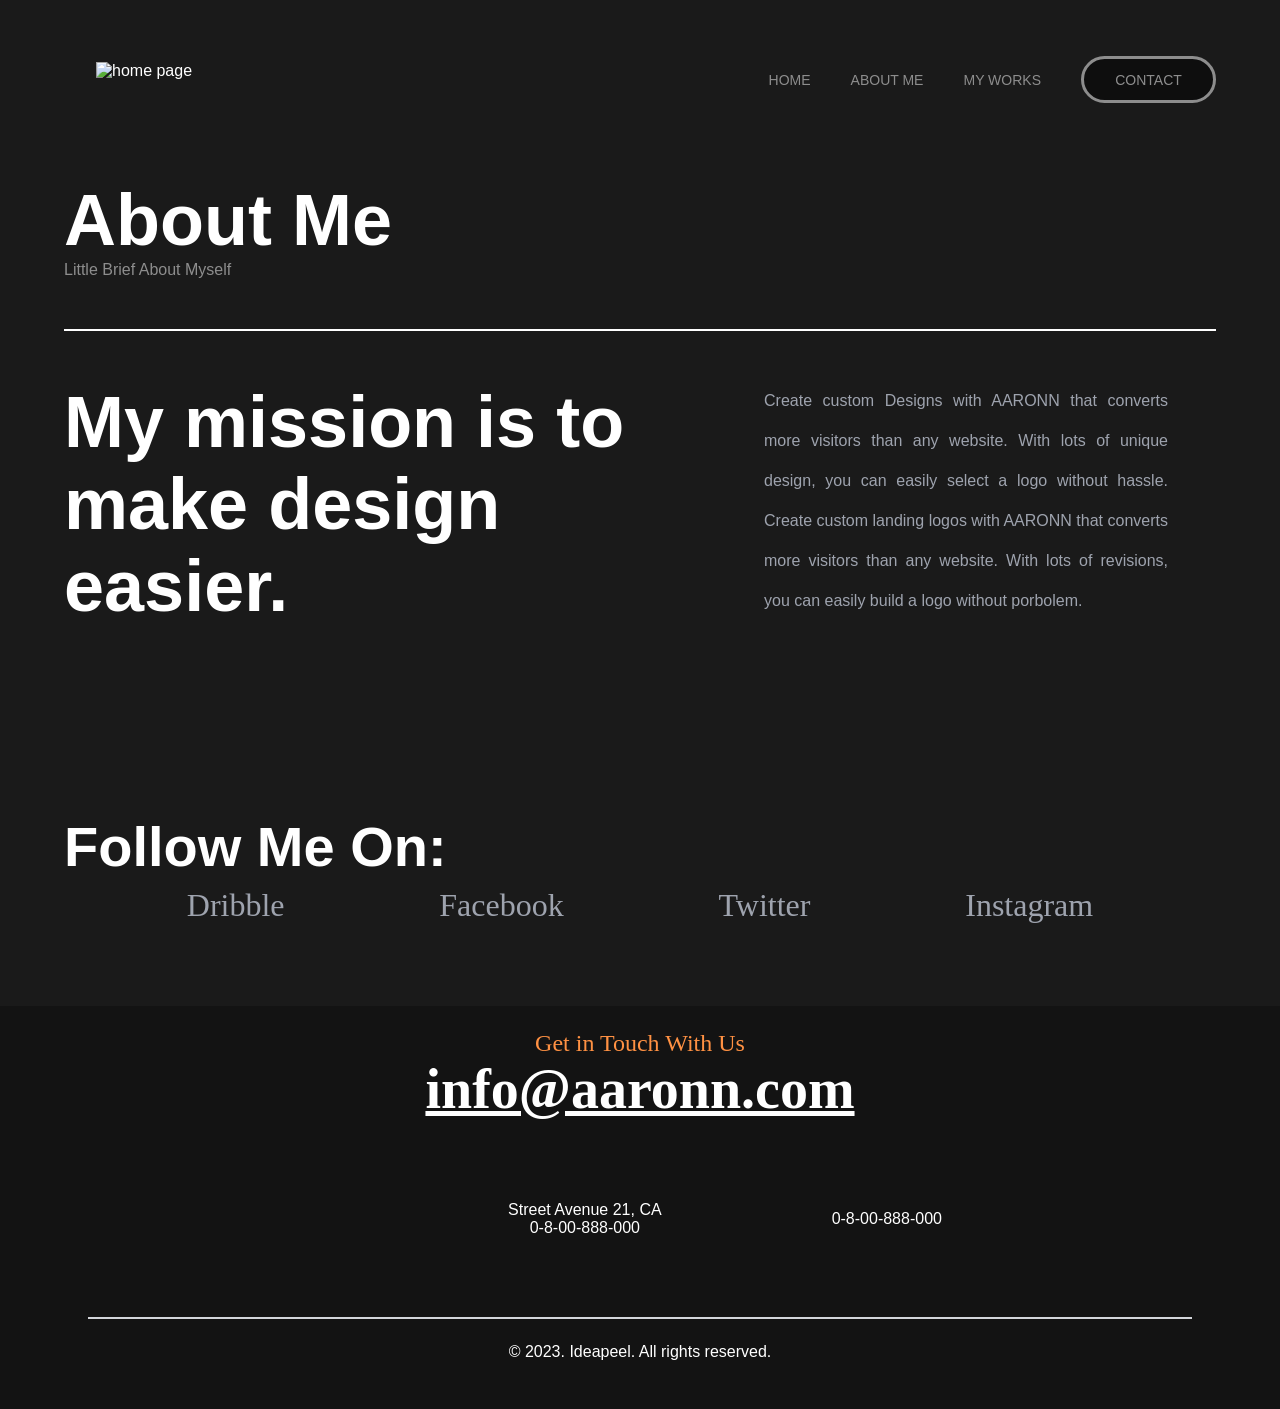
==== aboutMe.html @ 3330297f "Add files via upload" ====
<!doctype html>
<html lang="en">
  <head>
    <meta charset="UTF-8" />
    <meta name="viewport" content="width=device-width, initial-scale=1.0" />
    <link rel="stylesheet" href="style.css" />
    <title>About Me</title>
  </head>
  <body>
    <div class="wrapper body__wrapper">
      <header class="">
        <div class="wrapper header__wrapper">
          <a href="/"
            ><img
              class="header__logo"
              src="/assets/Brand-logo.svg"
              alt="home page"
              width="125px"
              height="22px"
          /></a>

          <nav class="header__navbar">
            <ul class="header__links wrapper">
              <li class="header__item">
                <a class="header__link" href="/index.html">HOME</a>
              </li>
              <li class="header__item">
                <a class="header__link" href="/aboutMe.html">ABOUT ME</a>
              </li>
              <li class="header__item">
                <a class="header__link" href="/works.html">MY WORKS</a>
              </li>
              <li class="header__item">
                <a
                  class="header__link header__button button"
                  href="/contact.html"
                  >CONTACT</a
                >
              </li>
            </ul>
          </nav>
        </div>
      </header>

      <main class="">
        <section class="intro">
          <h1 class="intro__header">About Me</h1>
          <p class="intro__subheader">Little Brief About Myself</p>
        </section>

        <section class="about__details">
          <div class="about__details__container">
            <h1 class="about__details__header">
              My mission is to make design easier.
            </h1>
            <p class="about__details__text">
              Create custom Designs with AARONN that converts more visitors than
              any website. With lots of unique design, you can easily select a
              logo without hassle. Create custom landing logos with AARONN that
              converts more visitors than any website. With lots of revisions,
              you can easily build a logo without porbolem.
            </p>
          </div>

          <div class="about__details__images">
            <div><img src="/assets/Vector (5).svg" alt="" /></div>
            <div><img src="/assets/Vector (4).svg" alt="" /></div>
          </div>
        </section>

        <section class="about__follow">
          <h3 class="about__header">Follow Me On:</h3>
          <div class="about__links">
            <a href="" class="about__link">Dribble</a>
            <a href="" class="about__link">Facebook</a>
            <a href="" class="about__link">Twitter</a>
            <a href="" class="about__link">Instagram</a>
          </div>
        </section>
      </main>
    </div>

    <footer class="footer">
      <div class="footer__wrapper">
        <h4 class="footer__header">Get in Touch With Us</h4>
        <a class="footer__email" href="mailto:info@aaronn.com"
          >info@aaronn.com</a
        >

        <div class="footer__flex">
          <img class="footer__logo" src="/assets/Brand-logo.svg" alt="" />
          <div class="address">
            <p>Street Avenue 21, CA</p>
            <p>0-8-00-888-000</p>
          </div>

          <div class="footer__contacts">
            <p>0-8-00-888-000</p>
            <div class="footer__socials">
              <a href=""><img src="/assets/Vector.svg" alt="" /></a>
              <a href=""><img src="/assets/Vector (1).svg" alt="" /></a>
              <a href=""><img src="/assets/Vector (2).svg" alt="" /></a>
            </div>
          </div>
        </div>

        <p class="footer__rights">© 2023. Ideapeel. All rights reserved.</p>
      </div>
    </footer>
  </body>
</html>
---- style.css ----
/* Fonts */
/* rubik-regular - arabic_latin */
@font-face {
  font-display: swap; /* Check https://developer.mozilla.org/en-US/docs/Web/CSS/@font-face/font-display for other options. */
  font-family: "Rubik";
  font-style: normal;
  font-weight: 400;
  src: url("../fonts/rubik-v31-arabic_latin-regular.woff2") format("woff2"); /* Chrome 36+, Opera 23+, Firefox 39+, Safari 12+, iOS 10+ */
}
/* rubik-500 - arabic_latin */
@font-face {
  font-display: swap; /* Check https://developer.mozilla.org/en-US/docs/Web/CSS/@font-face/font-display for other options. */
  font-family: "Rubik";
  font-style: normal;
  font-weight: 500;
  src: url("../fonts/rubik-v31-arabic_latin-500.woff2") format("woff2"); /* Chrome 36+, Opera 23+, Firefox 39+, Safari 12+, iOS 10+ */
}
/* rubik-700 - arabic_latin */
@font-face {
  font-display: swap; /* Check https://developer.mozilla.org/en-US/docs/Web/CSS/@font-face/font-display for other options. */
  font-family: "Rubik";
  font-style: normal;
  font-weight: 700;
  src: url("../fonts/rubik-v31-arabic_latin-700.woff2") format("woff2"); /* Chrome 36+, Opera 23+, Firefox 39+, Safari 12+, iOS 10+ */
}

/* syne-regular - latin */
@font-face {
  font-display: swap; /* Check https://developer.mozilla.org/en-US/docs/Web/CSS/@font-face/font-display for other options. */
  font-family: "Syne";
  font-style: normal;
  font-weight: 400;
  src: url("../fonts/syne-v24-latin-regular.woff2") format("woff2"); /* Chrome 36+, Opera 23+, Firefox 39+, Safari 12+, iOS 10+ */
}
/* syne-500 - latin */
@font-face {
  font-display: swap; /* Check https://developer.mozilla.org/en-US/docs/Web/CSS/@font-face/font-display for other options. */
  font-family: "Syne";
  font-style: normal;
  font-weight: 500;
  src: url("../fonts/syne-v24-latin-500.woff2") format("woff2"); /* Chrome 36+, Opera 23+, Firefox 39+, Safari 12+, iOS 10+ */
}
/* syne-700 - latin */
@font-face {
  font-display: swap; /* Check https://developer.mozilla.org/en-US/docs/Web/CSS/@font-face/font-display for other options. */
  font-family: "Syne";
  font-style: normal;
  font-weight: 700;
  src: url("../fonts/syne-v24-latin-700.woff2") format("woff2"); /* Chrome 36+, Opera 23+, Firefox 39+, Safari 12+, iOS 10+ */
}
/* syne-800 - latin */
@font-face {
  font-display: swap; /* Check https://developer.mozilla.org/en-US/docs/Web/CSS/@font-face/font-display for other options. */
  font-family: "Syne";
  font-style: normal;
  font-weight: 800;
  src: url("../fonts/syne-v24-latin-800.woff2") format("woff2"); /* Chrome 36+, Opera 23+, Firefox 39+, Safari 12+, iOS 10+ */
}

/* Font  variables */
:root {
  --font-family-h1: Syne;
  --font-family-h2: Syne;
  --font-family-h3: Syne;
  --font-family-h4: Rubik;
  --font-family-body: Rubik;
  --font-family-button: Rubik;

  --fw-bold: 700;
  --fw-regular: 300;
  --font-weight-h1: var(--fw-bold);
  --font-weight-h2: var(--fw-bold);
  --font-weight-h3: var(--fw-bold);
  --font-weight-h4: var(--fw-regular);
  --font-weight-body: var(--fw-regular);
  --font-weight-button: var(--fw-regular);

  --fs-14: calc(14/16 * 1rem);
  --fs-16: calc(16/16 * 1rem);
  --fs-18: calc(18/16 * 1rem);
  --fs-24: calc(24/16 * 1rem);
  --fs-56: calc(56/16 * 1rem);
  --fs-64: calc(64/16 * 1rem);
  --fs-72: calc(72/16 * 1rem);

  --font-size-h1: var(--fs-72);
  --font-size-h2: var(--fs-64);
  --font-size-h3: var(--fs-56);
  --font-size-h4: var(--fs-24);
  --font-size-body-large: var(--fs-18);
  --font-size-body-Medium: var(--fs-16);
  --font-size-button: var(--fs-14);
  --font-size-email: var(--fs-56);
  --font-size-navbar: var(--fs-14);

  @media (max-width: 1024px) {
    --font-size-h3: calc(36/16 * 1rem);
  }

  @media (max-width: 768px) {
    --font-size-h1: var(--fs-64);
    --font-size-h2: var(--fs-56);
    --font-size-h3: var(--fs-24);
    --font-size-h4: var(--fs-18);
    --font-size-body-large: var(--fs-18);
    --font-size-body-Medium: var(--fs-16);
    --font-size-button: var(--fs-14);
    --font-size-email: var(--fs-24);
    --font-size-navbar: var(--fs-14);
  }
}

/* Colors */
:root {
  --c-gray-50: #f9fafb;
  --c-gray-100: #f4f4f6;
  --c-gray-200: #e5e6eb;
  --c-gray-300: #d3d5da;
  --c-gray-400: #9ea3ae;
  --c-gray-500: #6c727f;
  --c-gray-600: #4d5461;
  --c-gray-700: #394150;
  --c-gray-800: #212936;
  --c-gray-900: #161d21;
  --c-black-secondary: #1a1a1a;
  --c-dark-gray-secondary: #262a2c;
  --c-light-gray-secondary: #696969;
  --c-white-secondary: #ffffff;
  --c-orange-brand: #ff9143;

  --color-main-bg: var(--c-black-secondary);
}

*,
*::before,
*::after {
  margin: 0;
  box-sizing: border-box;
}
html {
  scroll-behavior: smooth;
}

img,
svg,
picture {
  max-width: 100%;
  height: auto;
  display: block;
}

a,
button {
  text-decoration: none;
  color: var(--c-white-secondary);
}

h1 {
  font-family: var(--font-family-h1), sans-serif;
  font-weight: var(--font-weight-h1);
  font-size: var(--font-size-h1);
}

h2 {
  font-family: var(--font-family-h2), sans-serif;
  font-weight: var(--font-weight-h2);
  font-size: var(--font-size-h2);
}

h3 {
  font-family: var(--font-family-h3), sans-serif;
  font-weight: var(--font-weight-h3);
  font-size: var(--font-size-h3);
}

h4 {
  font-family: var(--font-family-h4), sans-serif;
  font-weight: var(--font-weight-h4);
  font-size: var(--font-size-h4);
}
header,
main,
footer {
  margin-inline: auto;
}
section {
  padding-block: calc(50 / 16 * 1rem);
}

body {
  position: relative;
  display: flex;
  flex-direction: column;
  justify-content: space-between;
}

body,
p {
  color: var(--c-white-secondary);
  font-family: var(--font-family-body), sans-serif;
  font-weight: var(--font-weight-body);
  font-size: var(--font-size-body-Medium);
  background-color: var(--color-main-bg);
}

.body__wrapper,
.footer__wrapper {
  width: calc(100%-300px);
  max-width: 1440px;
  padding-inline: 4rem;

  @media (max-width: 1024px) {
    width: 100%;
    padding-inline: 2rem;
  }
}

.button {
  border-radius: 30px;
  text-decoration: none;
  font-family: var(--font-family-button), sans-serif;
  font-weight: var(--font-weight-button);
  font-size: var(--font-size-button);
}

.floating-button {
  position: fixed;

  bottom: 20px;
  right: 20px;

  background-color: var(--c-orange-brand);
  color: white;
  width: 3rem;
  height: 3rem;
  padding: 8px;
  opacity: 80%;
  border-radius: 50px;
  text-decoration: none;
  z-index: 1000;
  &:hover {
    opacity: 0.9;
  }
  &:active {
    opacity: 1;
  }
}

.wrapper {
  width: 100%;
  margin-inline: auto;
}
.header {
  position: fixed;
  top: 0;
}
.header__wrapper {
  margin-top: 30px;
  margin-inline: auto;
  display: flex;
  justify-content: space-between;
  align-items: center;

  @media (max-width: 768px) {
    flex-direction: column;
    max-width: 100%;
    justify-content: center;
  }
}

.header__logo {
  width: 200px;
  margin: 2rem;
}
.header__navbar {
  font-weight: var(--font-weight-body);
  font-size: var(--font-size-navbar);
}

.header__links {
  list-style: none;
  display: flex;
  justify-content: space-evenly;
  align-items: center;
  gap: calc(40 / 16 * 1rem);
  flex-wrap: wrap;
}

.header__link {
  opacity: 50%;

  &:hover {
    opacity: 1;
  }
}

.header__button {
  background-color: #030304;

  border: var(--c-white-secondary) 3px solid;
  width: calc(135 / 16 * 1rem);
  height: calc(47 / 16 * 1rem);
  display: flex;
  align-items: center;
  justify-content: center;
}

/* HERO SECTION */

.hero {
  padding-top: calc(150 / 16 * 1rem);
}

.hero__h1 {
  max-width: 891px;
  font-size: min(--font-size-h1, 72px);
  text-align: center;
  margin-inline: auto;
}

.hero__button {
  display: flex;
  justify-content: center;
  align-items: center;
  gap: 10px;
  width: 250px;
  height: 66px;
  background-color: var(--c-orange-brand);
  margin: 40px auto;
  text-align: center;
}

/* About  */
.about {
  margin-inline: auto;
  display: grid;

  grid-template-columns: 49% 49%;
  grid-template-rows: 1fr;

  justify-items: center;
  align-items: center;
}

.about__h3 {
  font-size: min(--font-size-h3);
  text-align: left;
}

.about__text {
  opacity: 50%;
  text-align: left;
  font-weight: var(--fw-regular);
  font-size: var(--fs-18);
  line-height: 1.5rem;
}

.about__button {
  grid-area: btn;
  width: 242px;
  height: 65px;
  margin: 1rem;
  background-color: var(--c-orange-brand);
  text-align: center;
  display: flex;
  justify-content: center;
  align-items: center;
  span {
    display: block;
    margin: auto;
  }
}

/* Project Hightlights */
.project {
  width: 100%;
  display: flex;
  flex-direction: column;
  justify-content: center;
  align-items: center;
}

.project__h2 {
  max-width: 891px;
  font-size: min(--font-size-h1, 72px);
  text-align: center;
}

.project__wrapper {
  margin-inline: auto;
  width: 100%;
}

.project__button {
  display: flex;
  justify-content: center;
  align-items: center;
  gap: 10px;
  width: 250px;
  height: 66px;
  background-color: transparent;
  border: 3px solid var(--c-orange-brand);
  margin: 40px auto;
  text-align: center;

  span {
    display: block;
  }
}

.project__cards {
  display: grid;
  width: 100%;
  grid-template-columns: 1fr 1fr;
  grid-template-rows: 1fr 1fr;
  gap: 5rem;

  h4,
  p {
    line-height: 2rem;
  }

  h4 {
    display: block;
    margin-block: 1rem;
  }

  @media (max-width: 1024px) {
    gap: 2rem;
    h4,
    p {
      line-height: 1.5rem;
    }

    h4 {
      margin-block: 1rem;
    }

    @media (max-width: 768px) {
      grid-template-columns: 1fr;
      gap: 4rem;
    }
  }
}
.project__card {
  margin-inline: auto;
  span {
    opacity: 50%;
  }

  a {
    &:hover {
      h4 {
        color: var(--c-orange-brand);
      }
    }
  }

  @media (max-width: 768px) {
    width: 90%;

    h4,
    p {
      text-align: center;
    }
  }
}

.project__img {
  opacity: 50%;
  border-radius: 20px;
  &:hover {
    opacity: 100%;
    border: 2px var(--c-orange-brand) solid;
  }
}

.testimonial {
  position: relative;
}

.testimonial__img {
  position: absolute;
  top: 10px;
  right: 0;
  z-index: -1;
  opacity: 50%;
}

.testimonial__h1 {
  margin-block: 2rem;
}

.testimonial__test {
  max-width: calc(800 / 16 * 1rem);
  opacity: 50%;
  line-height: 1.5rem;
  font-size: var(--font-size-body-Medium);
}

.testimonial__author {
  margin-block: 3rem;
  font-family: var(--font-family-h4);
  font-size: var(--font-size-h4);
  font-weight: var(--fw-bold);
  line-height: 1rem;
}

.footer {
  display: block;
  background-color: #131313;
  text-align: center;
  width: 100%;
  padding: 1.5rem;

  margin-top: 2rem;

  p {
    background-color: #131313;
  }
}

.footer__wrapper {
  margin-inline: auto;
}

.footer__header {
  font-family: var(--font-family-h2);
  font-size: var(--font-size-h4);
  font-weight: var(--font-size-h3);
  color: var(--c-orange-brand);
}

.footer__email {
  font-family: var(--font-family-h2);
  font-size: var(--font-size-email);
  font-weight: var(--font-weight-h2);
  text-decoration: underline;
}

.footer__flex {
  margin: 5rem;
  display: flex;
  justify-content: space-evenly;
  align-items: center;

  @media (max-width: 768px) {
    flex-direction: column;
    gap: 2rem;
  }
}

.footer__socials {
  display: flex;
  justify-content: center;
  align-items: center;
  gap: 1rem;
  a {
    display: block;
  }

  img {
    width: 1rem;
  }
}

.footer__rights {
  margin-inline: auto;

  border-top: #d3d5da 2px solid;
  padding: 1.5rem;
}

/* About ME PAGE */

.intro {
  border-bottom: 2px var(--c-white-secondary) solid;
}

.intro__header {
  text-align: left;
  @media (max-width: 768px) {
    text-align: center;
  }
}

.intro__subheader {
  color: var(--c-white-secondary);
  opacity: 50%;

  @media (max-width: 768px) {
    text-align: center;
  }
}

.about__details__container {
  display: flex;
  justify-content: center;
  align-items: self-start;
  @media (max-width: 1024px) {
    text-align: center;
    flex-direction: column;
  }
}

.about__details__text {
  color: #9ea3ae;
  font-size: calc(--fs-24);
  line-height: 2.5rem;
  text-align: justify;
  justify-self: center;
  max-width: 500px;
  padding-inline: 3rem;
  margin-inline: auto;
}

.about__details__images {
  display: flex;
  margin-top: 5rem;
  justify-content: center;
  align-items: center;
  gap: 5rem;

  @media (max-width: 768px) {
    flex-direction: column;
  }
}

.about__links {
  display: flex;
  justify-content: space-evenly;
  align-items: center;
  gap: 2rem;
  flex-wrap: wrap;
}

.about__header {
  line-height: 5rem;
}
.about__link {
  color: #9ea3ae;
  font-family: var(--font-family-body);
  font-size: calc(32 / 16 * 1rem);
}
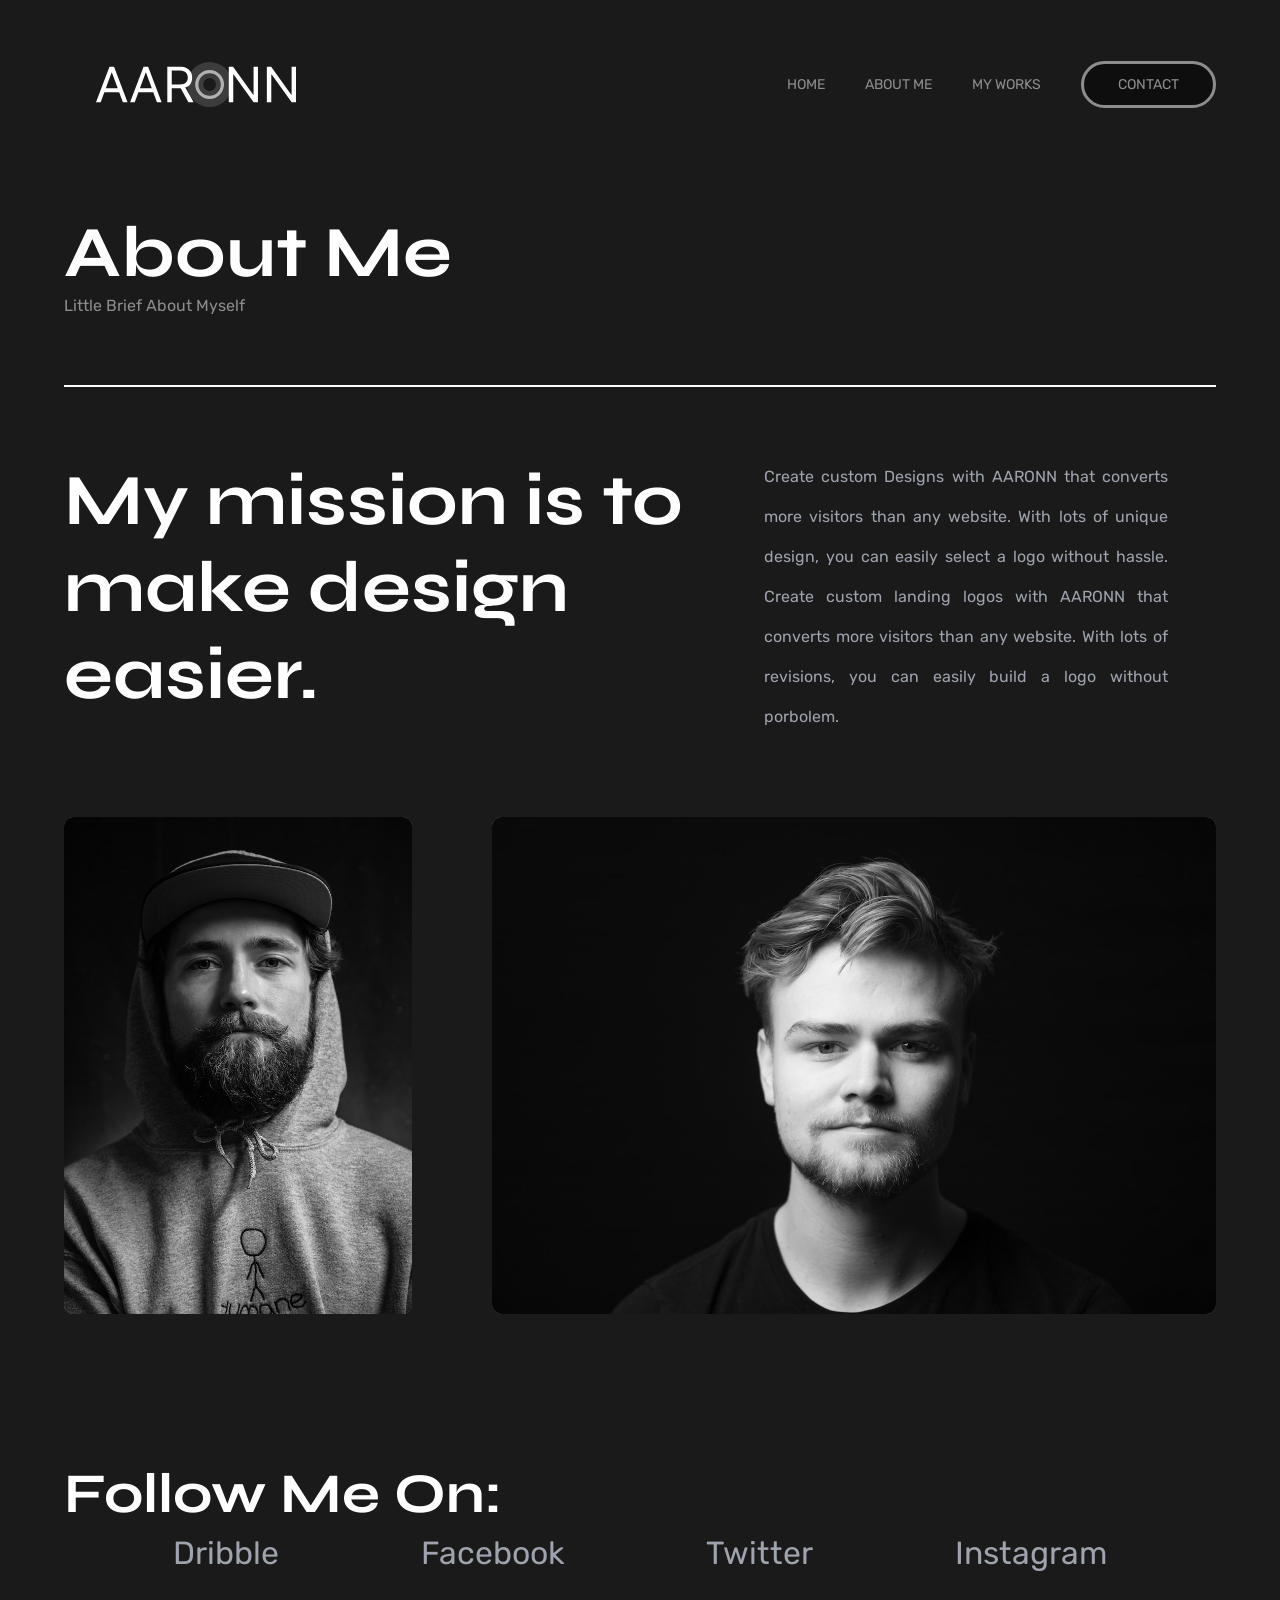
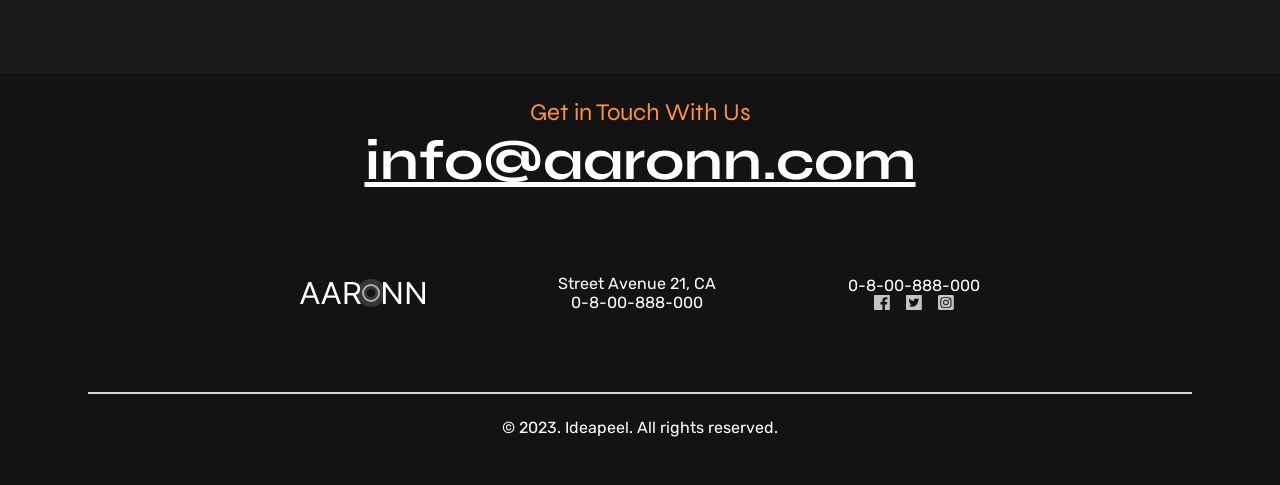
==== commit 6f67acc9: "Update aboutMe.html" ====
--- a/aboutMe.html
+++ b/aboutMe.html
@@ -22,18 +22,18 @@
           <nav class="header__navbar">
             <ul class="header__links wrapper">
               <li class="header__item">
-                <a class="header__link" href="/index.html">HOME</a>
+                <a class="header__link" href="index.html">HOME</a>
               </li>
               <li class="header__item">
-                <a class="header__link" href="/aboutMe.html">ABOUT ME</a>
+                <a class="header__link" href="aboutMe.html">ABOUT ME</a>
               </li>
               <li class="header__item">
-                <a class="header__link" href="/works.html">MY WORKS</a>
+                <a class="header__link" href="works.html">MY WORKS</a>
               </li>
               <li class="header__item">
                 <a
                   class="header__link header__button button"
-                  href="/contact.html"
+                  href="contact.html"
                   >CONTACT</a
                 >
               </li>
--- a/style.css
+++ b/style.css
@@ -5,7 +5,7 @@
   font-family: "Rubik";
   font-style: normal;
   font-weight: 400;
-  src: url("../fonts/rubik-v31-arabic_latin-regular.woff2") format("woff2"); /* Chrome 36+, Opera 23+, Firefox 39+, Safari 12+, iOS 10+ */
+  src: url("fonts/rubik-v31-arabic_latin-regular.woff2") format("woff2"); /* Chrome 36+, Opera 23+, Firefox 39+, Safari 12+, iOS 10+ */
 }
 /* rubik-500 - arabic_latin */
 @font-face {
@@ -13,7 +13,7 @@
   font-family: "Rubik";
   font-style: normal;
   font-weight: 500;
-  src: url("../fonts/rubik-v31-arabic_latin-500.woff2") format("woff2"); /* Chrome 36+, Opera 23+, Firefox 39+, Safari 12+, iOS 10+ */
+  src: url("fonts/rubik-v31-arabic_latin-500.woff2") format("woff2"); /* Chrome 36+, Opera 23+, Firefox 39+, Safari 12+, iOS 10+ */
 }
 /* rubik-700 - arabic_latin */
 @font-face {
@@ -21,7 +21,7 @@
   font-family: "Rubik";
   font-style: normal;
   font-weight: 700;
-  src: url("../fonts/rubik-v31-arabic_latin-700.woff2") format("woff2"); /* Chrome 36+, Opera 23+, Firefox 39+, Safari 12+, iOS 10+ */
+  src: url("fonts/rubik-v31-arabic_latin-700.woff2") format("woff2"); /* Chrome 36+, Opera 23+, Firefox 39+, Safari 12+, iOS 10+ */
 }
 
 /* syne-regular - latin */
@@ -30,7 +30,7 @@
   font-family: "Syne";
   font-style: normal;
   font-weight: 400;
-  src: url("../fonts/syne-v24-latin-regular.woff2") format("woff2"); /* Chrome 36+, Opera 23+, Firefox 39+, Safari 12+, iOS 10+ */
+  src: url("fonts/syne-v24-latin-regular.woff2") format("woff2"); /* Chrome 36+, Opera 23+, Firefox 39+, Safari 12+, iOS 10+ */
 }
 /* syne-500 - latin */
 @font-face {
@@ -38,7 +38,7 @@
   font-family: "Syne";
   font-style: normal;
   font-weight: 500;
-  src: url("../fonts/syne-v24-latin-500.woff2") format("woff2"); /* Chrome 36+, Opera 23+, Firefox 39+, Safari 12+, iOS 10+ */
+  src: url("fonts/syne-v24-latin-500.woff2") format("woff2"); /* Chrome 36+, Opera 23+, Firefox 39+, Safari 12+, iOS 10+ */
 }
 /* syne-700 - latin */
 @font-face {
@@ -46,7 +46,7 @@
   font-family: "Syne";
   font-style: normal;
   font-weight: 700;
-  src: url("../fonts/syne-v24-latin-700.woff2") format("woff2"); /* Chrome 36+, Opera 23+, Firefox 39+, Safari 12+, iOS 10+ */
+  src: url("fonts/syne-v24-latin-700.woff2") format("woff2"); /* Chrome 36+, Opera 23+, Firefox 39+, Safari 12+, iOS 10+ */
 }
 /* syne-800 - latin */
 @font-face {
@@ -54,7 +54,7 @@
   font-family: "Syne";
   font-style: normal;
   font-weight: 800;
-  src: url("../fonts/syne-v24-latin-800.woff2") format("woff2"); /* Chrome 36+, Opera 23+, Firefox 39+, Safari 12+, iOS 10+ */
+  src: url("fonts/syne-v24-latin-800.woff2") format("woff2"); /* Chrome 36+, Opera 23+, Firefox 39+, Safari 12+, iOS 10+ */
 }
 
 /* Font  variables */
@@ -74,11 +74,13 @@
   --font-weight-h4: var(--fw-regular);
   --font-weight-body: var(--fw-regular);
   --font-weight-button: var(--fw-regular);
-
+  --fs-12: calc(12/16 * 1rem);
   --fs-14: calc(14/16 * 1rem);
   --fs-16: calc(16/16 * 1rem);
   --fs-18: calc(18/16 * 1rem);
   --fs-24: calc(24/16 * 1rem);
+  --fs-32: calc(32/16 * 1rem);
+  --fs-36: calc(36/16 * 1rem);
   --fs-56: calc(56/16 * 1rem);
   --fs-64: calc(64/16 * 1rem);
   --fs-72: calc(72/16 * 1rem);
@@ -98,15 +100,15 @@
   }
 
   @media (max-width: 768px) {
-    --font-size-h1: var(--fs-64);
-    --font-size-h2: var(--fs-56);
+    --font-size-h1: var(--fs-36);
+    --font-size-h2: var(--fs-32);
     --font-size-h3: var(--fs-24);
     --font-size-h4: var(--fs-18);
     --font-size-body-large: var(--fs-18);
     --font-size-body-Medium: var(--fs-16);
-    --font-size-button: var(--fs-14);
+    --font-size-button: var(--fs-12);
     --font-size-email: var(--fs-24);
-    --font-size-navbar: var(--fs-14);
+    --font-size-navbar: var(--fs-12);
   }
 }
 
@@ -184,7 +186,7 @@
   margin-inline: auto;
 }
 section {
-  padding-block: calc(50 / 16 * 1rem);
+  padding-block: calc(70 / 16 * 1rem);
 }
 
 body {
@@ -340,22 +342,39 @@
 
   justify-items: center;
   align-items: center;
+
+  @media (max-width: 768px) {
+    grid-template-columns: 1fr;
+  }
+}
+
+.about__wrapper {
+  display: flex;
+  flex-direction: column;
+  justify-content: center;
+  align-items: center;
+  gap: 1rem;
 }
 
 .about__h3 {
   font-size: min(--font-size-h3);
   text-align: left;
+
+  @media (max-width: 768px) {
+    text-align: center;
+  }
 }
 
 .about__text {
   opacity: 50%;
-  text-align: left;
+  text-align: justify;
   font-weight: var(--fw-regular);
   font-size: var(--fs-18);
   line-height: 1.5rem;
 }
 
 .about__button {
+  margin-inline: auto;
   grid-area: btn;
   width: 242px;
   height: 65px;
